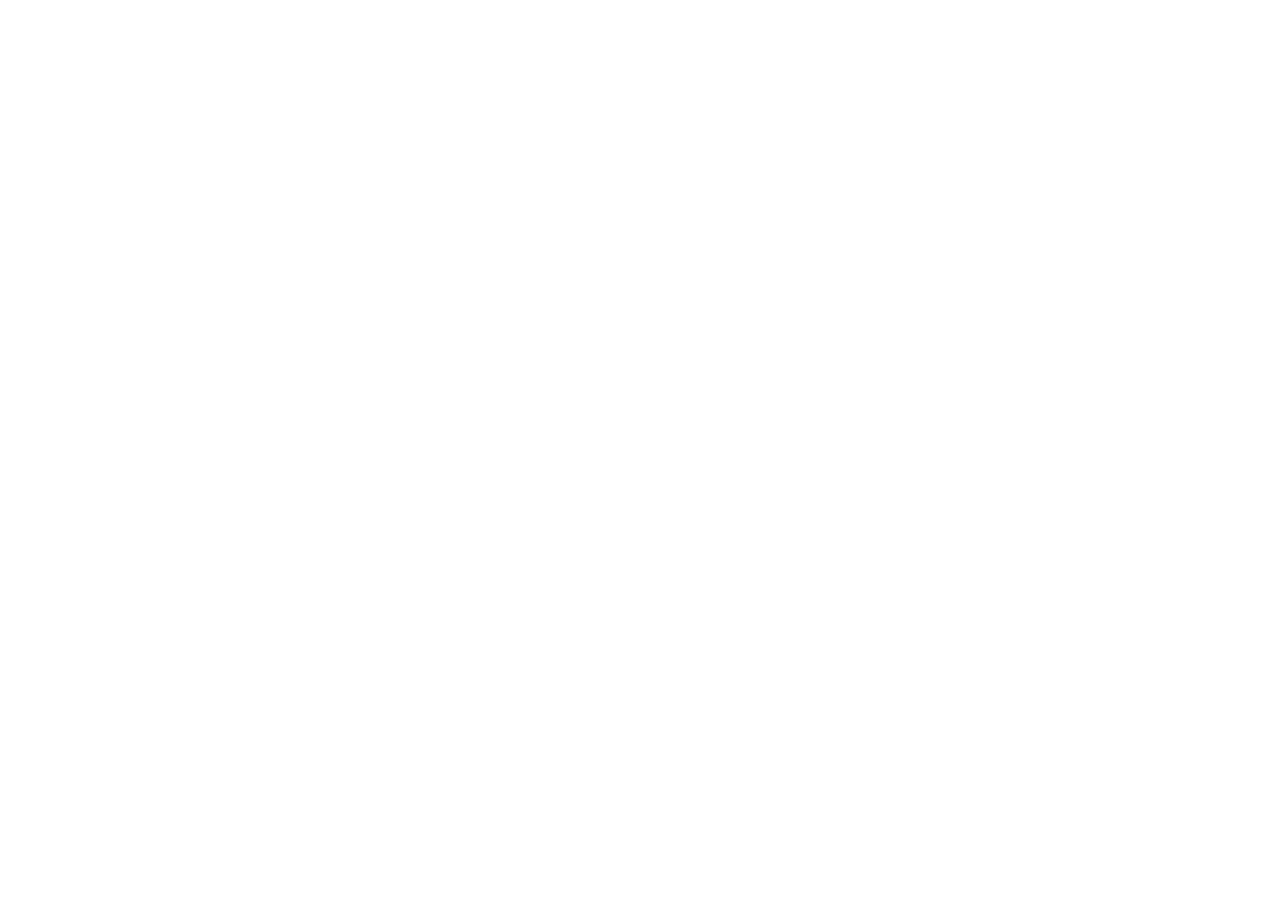
==== index.html @ dd63bc75 "This is my commit" ====
<!DOCTYPE html>
<html lang="en">
<head>
    <meta charset="UTF-8">
    <meta http-equiv="X-UA-Compatible" content="IE=edge">
    <meta name="viewport" content="width=device-width, initial-scale=1.0">
    <title>Document</title>
</head>
<body>
    
</body>
</html>
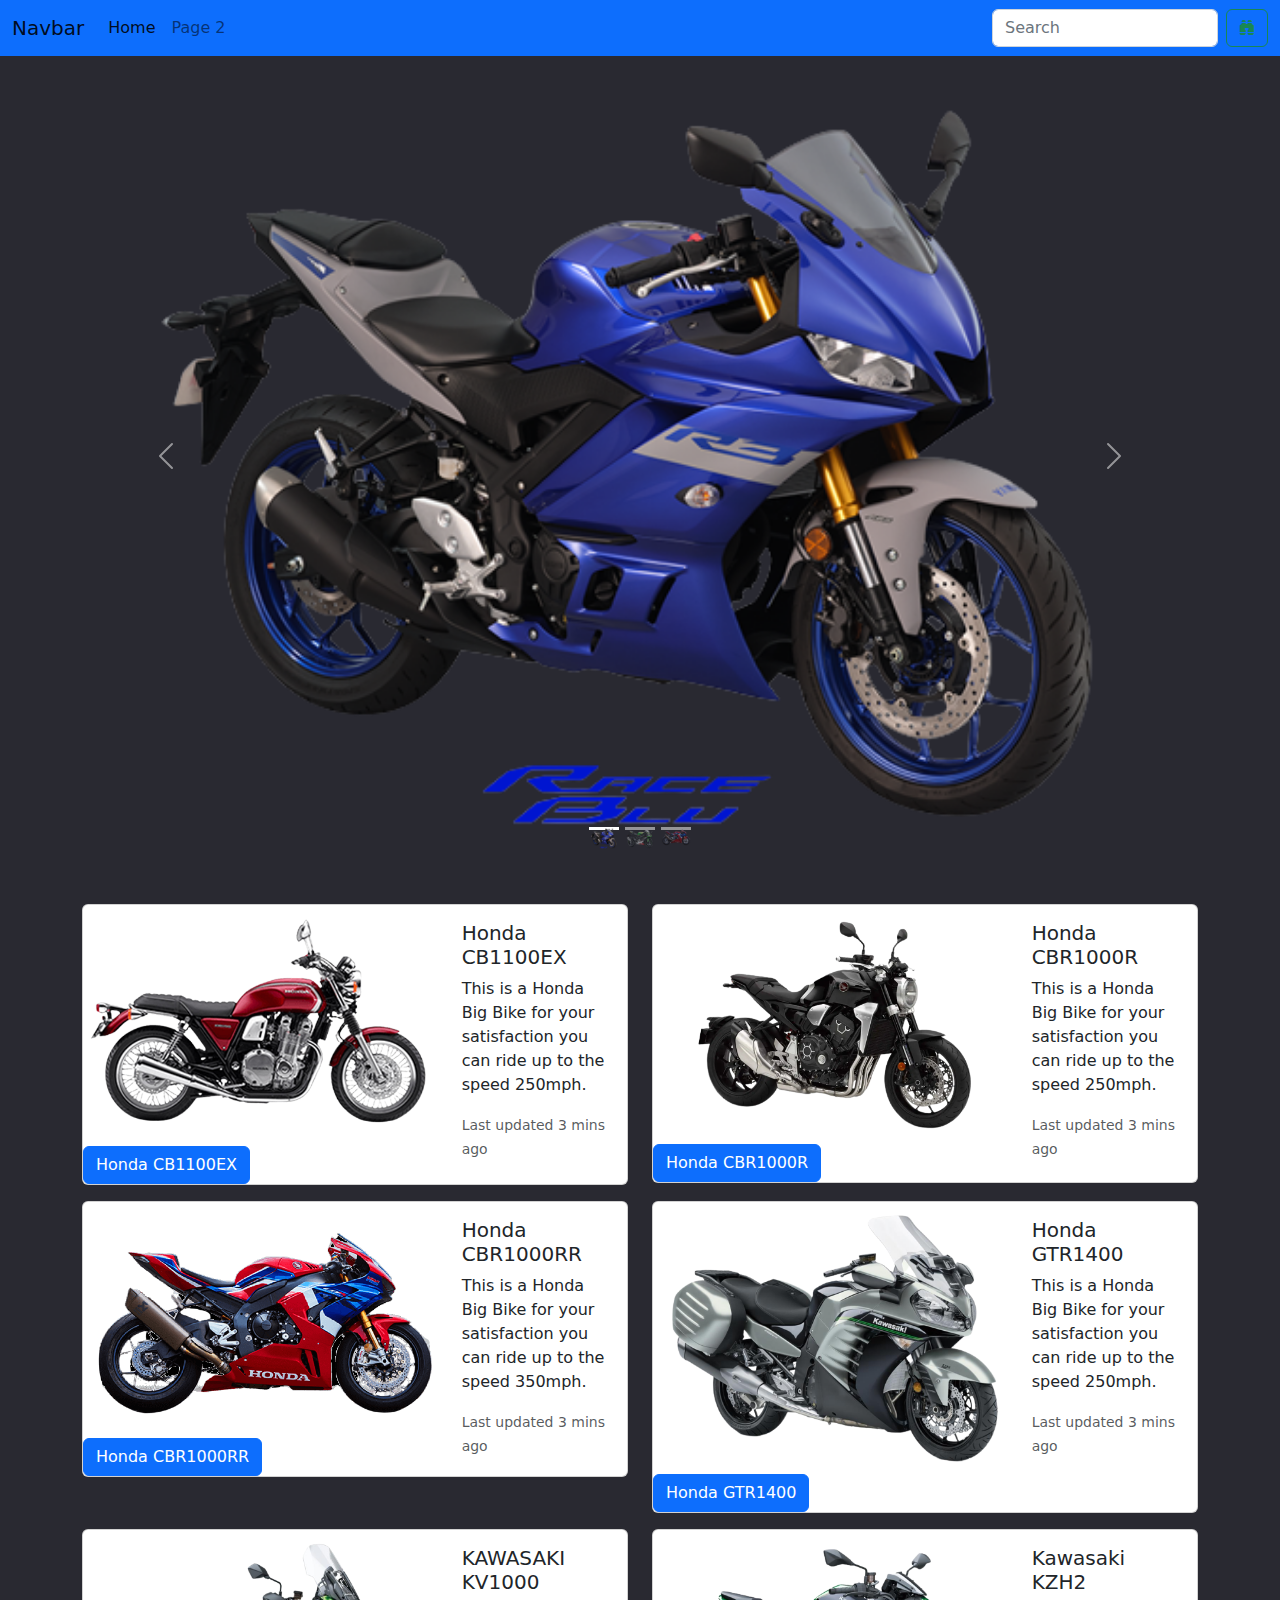
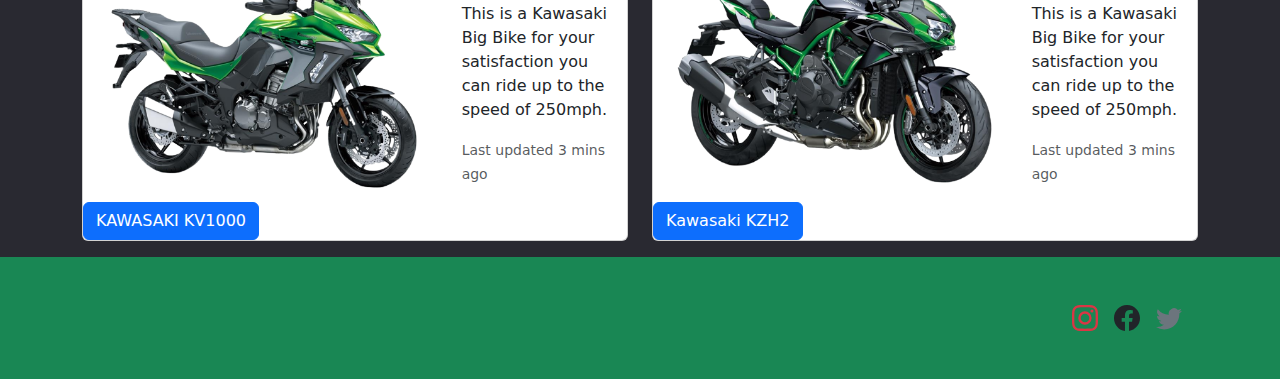
==== commit 5f1e6fb0: "added two file" ====
--- a/index.html
+++ b/index.html
@@ -4,9 +4,390 @@
     <meta charset="UTF-8">
     <meta http-equiv="X-UA-Compatible" content="IE=edge">
     <meta name="viewport" content="width=device-width, initial-scale=1.0">
-    <title>Document</title>
+    <link rel="stylesheet" href="/css/bootstrap.css">
+    <link rel="stylesheet" href="/style.css">
+    <link rel="stylesheet" href="https://cdn.jsdelivr.net/npm/bootstrap-icons@1.9.1/font/bootstrap-icons.css">
+
+    <title>Exercise 11</title>
 </head>
 <body>
+  <nav class="navbar navbar-expand-lg navbar-light bg-primary">
+    <div class="container-fluid">
+      <a class="navbar-brand" href="index.html">Navbar</a>
+      <button class="navbar-toggler" type="button" data-bs-toggle="collapse" data-bs-target="#navbarSupportedContent" aria-controls="navbarSupportedContent" aria-expanded="false" aria-label="Toggle navigation">
+        <span class="navbar-toggler-icon"></span>
+      </button>
+      <div class="collapse navbar-collapse" id="navbarSupportedContent">
+          <ul class="navbar-nav me-auto mb-2 mb-lg-0">
+            <li class="nav-item">
+              <a class="nav-link active" aria-current="page" href="index.html">Home</a>
+            </li>
+            <li class="nav-item">
+              <a class="nav-link" href="index2.html">Page 2</a>
+            </li>
+      </ul>
+     </div>
+        <form class="d-flex">
+          <input class="form-control me-2" type="search" placeholder="Search" aria-label="Search">
+          <button class="btn btn-outline-success" type="submit"><i class="bi bi-binoculars-fill"></i></button>
+        </form>
+      </div>
+    </div>
+  </nav>
+  
+  <!-- <nav class="navbar navbar-expand-lg bg-primary fixed-top">
+        <div class="container d-flex align-items-center">
+          <h4 class="text-dark">My Favorite Big Bikes</h4>
+                <a class="nav-link" href="index.html">Home</a>
+                <a class="nav-link" href="index2.html">Page 2</a>
+
+            <form class="input-group" style="max-width:400px">
+                <input type="text" class="form-control">
+                <button class="btn btn-warning"><i class="bi bi-binoculars-fill"></i><a href="index2.html"></a></button>
+            </form>  
+        </div>
+    </nav> -->
     
+<!-- end nav -->
+<div class="container">
+<div id="carouselIndicators" class="carousel slide" data-bs-ride="true">
+    <div class="carousel-indicators">
+    <button type="button" data-bs-target="#carouselIndicators" data-bs-slide-to="0" class="active" aria-current="true" aria-label="Slide 1"><img src="/img/YZFR3.png" class="d-block w-100" alt=""></button>
+    <button type="button" data-bs-target="#carouselIndicators" data-bs-slide-to="1" class="" aria-label="Slide 2"><img src="/img/KZX6R.png" class="d-block w-100" alt=""></button>
+    <button type="button" data-bs-target="#carouselIndicators" data-bs-slide-to="2" class="" aria-label="Slide 3"><img src="/img/CBR1000RR.png" class="d-block w-100" alt=""></button>
+ </div>
+
+        <div class="carousel-inner">
+                <div class="carousel-item active">
+                    <img src="/img/YZFR3.png" class="d-block w-100" alt="">
+                </div>
+
+                <div class="carousel-item">
+                    <img src="/img/KZX6R.png" class="d-block w-100" alt="">
+                </div>
+            
+                <div class="carousel-item">
+                    <img src="/img/CBR1000RR.png" class="d-block w-100" alt="">
+                </div>
+        </div>
+
+    <button class="carousel-control-prev" type="button" data-bs-target="#carouselIndicators" data-bs-slide="prev">
+      <span class="carousel-control-prev-icon" aria-hidden="true"></span>
+      <span class="visually-hidden">Previous</span>
+    </button>
+    <button class="carousel-control-next" type="button" data-bs-target="#carouselIndicators" data-bs-slide="next">
+      <span class="carousel-control-next-icon" aria-hidden="true"></span>
+      <span class="visually-hidden">Next</span>
+    </button>
+</div>
+</div>
+<br>
+<br>
+   
+<!-- end 2nd container -->
+<div class="container">
+    <div class="row justify-content-evenly">
+            <div class="col-md-6">
+                <div class="card mb-3" style="max-width: 600px;">
+                    <div class="row g-0">
+                      <div class="col-md-8">
+                        <img src="/img/CB1100EX.png" class="img-fluid rounded-start" alt="...">
+                        <button type="button" class="btn btn-primary" 
+                          data-bs-toggle="modal" data-bs-target="#exampleModal1">
+                            Honda CB1100EX
+                        </button>
+                      </div>
+
+                      <div class="col-md-4">
+                        <div class="card-body">
+                          <h5 class="card-title">Honda CB1100EX</h5>
+                          <p class="card-text">This is a Honda Big Bike 
+                            for your satisfaction you can 
+                            ride up to the speed  250mph.</p>
+                          <p class="card-text"><small class="text-muted">
+                            Last updated 3 mins ago</small></p>
+                        </div>
+                      </div>
+                    </div>
+                </div>
+            </div>
+
+            <div class="col-md-6">
+                <div class="card mb-3" style="max-width: 600px;">
+                    <div class="row g-0">
+                    <div class="col-md-8">
+                        <img src="/img/CBR1000R.png" class="img-fluid rounded-start" alt="">
+                        <button type="button" class="btn btn-primary" 
+                          data-bs-toggle="modal" data-bs-target="#exampleModal2">
+                            Honda CBR1000R
+                        </button>
+                    </div>
+                    <div class="col-md-4">
+                        <div class="card-body">
+                        <h5 class="card-title"> Honda CBR1000R</h5>
+                        <p class="card-text">This is a Honda Big Bike 
+                          for your satisfaction you can ride up to 
+                          the speed  250mph.</p>
+                        <p class="card-text"><small class="text-muted">
+                          Last updated 3 mins ago</small></p>
+                        </div>
+                    </div>
+                    </div>
+                </div>
+            </div>
+
+            <div class="col-md-6">
+                <div class="card mb-3" style="max-width: 600px;">
+                  <div class="row g-0">
+                    <div class="col-md-8">
+                        <img src="/img/CBR1000RR.png" class="img-fluid rounded-start" alt="...">
+                        <button type="button" class="btn btn-primary" 
+                          data-bs-toggle="modal" data-bs-target="#exampleModal3">
+                            Honda CBR1000RR
+                        </button>
+                    </div>
+                    <div class="col-md-4">
+                        <div class="card-body">
+                            <h5 class="card-title">Honda CBR1000RR</h5>
+                            <p class="card-text">This is a Honda Big Bike 
+                              for your satisfaction you can ride 
+                              up to the speed  350mph.
+                            </p>
+                            <p class="card-text"><small class="text-muted">
+                              Last updated 3 mins ago</small></p>
+                        </div>
+                    </div>
+                  </div>
+                </div>
+            </div>
+
+            <div class="col-md-6">
+                <div class="card mb-3" style="max-width: 600px;">
+                    <div class="row g-0">
+                    <div class="col-md-8">
+                        <img src="/img/GTR1400.png" class="img-fluid rounded-start" alt="">
+                        <button type="button" class="btn btn-primary" 
+                          data-bs-toggle="modal" data-bs-target="#exampleModal4">
+                            Honda GTR1400
+                        </button>
+                    </div>
+                    <div class="col-md-4">
+                        <div class="card-body">
+                        <h5 class="card-title">Honda GTR1400</h5>
+                        <p class="card-text">This is a Honda Big Bike 
+                          for your satisfaction you can ride 
+                          up to the speed  250mph.
+                        </p>
+                        <p class="card-text"><small class="text-muted">Last updated 3 mins ago</small></p>
+                        </div>
+                    </div>
+                    </div>
+                </div>
+            </div>
+  
+    
+<!-- end 3rd container -->
+
+    
+            <div class="col-md-6">
+            
+                    <div class="card mb-3" style="max-width: 600px;">
+                        <div class="row g-0">
+                        <div class="col-md-8">
+                            <img src="/img/KV1000.png" class="img-fluid rounded-start" alt="...">
+                            <button type="button" class="btn btn-primary" data-bs-toggle="modal" data-bs-target="#exampleModal5">
+                                KAWASAKI KV1000
+                              </button>
+                        </div>
+                        <div class="col-md-4">
+                            <div class="card-body">
+                                  <h5 class="card-title">KAWASAKI KV1000</h5>
+                                  <p class="card-text">This is a Kawasaki Big Bike 
+                                    for your satisfaction you can ride up 
+                                    to the speed of 250mph.
+                                  </p>
+                                  <p class="card-text"><small class="text-muted">
+                                    Last updated 3 mins ago</small>
+                                  </p>
+                            </div>
+                        </div>
+                    </div>
+                </div>
+            </div>
+
+              <div class="col-md-6">
+                    <div class="card mb-3" style="max-width: 600px;">
+                        <div class="row g-0">
+                          <div class="col-md-8">
+                              <img src="/img/KZH2.png" class="img-fluid rounded-start" alt="...">
+                              <button type="button" class="btn btn-primary" data-bs-toggle="modal" data-bs-target="#exampleModal6">
+                                Kawasaki KZH2
+                              </button>
+                          </div>
+                          <div class="col-md-4">
+                              <div class="card-body">
+                              <h5 class="card-title">Kawasaki KZH2</h5>
+                              <p class="card-text">This is a Kawasaki Big Bike for your satisfaction you can ride up to the speed of 250mph.</p>
+                              <p class="card-text"><small class="text-muted">Last updated 3 mins ago</small></p>
+                          </div>
+                        </div>
+                    </div>
+              </div>
+        </div>
+    </div>
+  </div>
+</div>
+<!-- end 4th container             -->
+<!-- Button trigger modal -->
+  
+  <!-- Modal -->
+  <div class="modal fade" id="exampleModal1" tabindex="-1" aria-labelledby="exampleModalLabel" aria-hidden="true">
+    <div class="modal-dialog">
+      <div class="modal-content">
+        <div class="modal-header">
+          <h5 class="modal-title" id="exampleModalLabel">Honda CB1100EX</h5>
+          <button type="button" class="btn-close" data-bs-dismiss="modal" aria-label="Close"></button>
+        </div>
+        <div class="modal-body">
+          Lorem ipsum, dolor sit amet consectetur adipisicing elit.
+           Voluptas magni repudiandae esse at optio eaque animi 
+           laudantium dolore cumque unde omnis veritatis adipisci 
+           quaerat architecto ipsum consequuntur, ipsam aliquam tempora.
+        </div>
+        <div class="modal-footer">
+          <button type="button" class="btn btn-secondary" data-bs-dismiss="modal">Close</button>
+          <!-- <button type="button" class="btn btn-primary">Save changes</button> -->
+        </div>
+      </div>
+    </div>
+  </div>
+
+  <div class="modal fade" id="exampleModal2" tabindex="-1" aria-labelledby="exampleModalLabel" aria-hidden="true">
+    <div class="modal-dialog">
+      <div class="modal-content">
+        <div class="modal-header">
+          <h5 class="modal-title" id="exampleModalLabel">Honda CBR1000R</h5>
+          <button type="button" class="btn-close" data-bs-dismiss="modal" aria-label="Close"></button>
+        </div>
+        <div class="modal-body">
+          Lorem ipsum, dolor sit amet consectetur adipisicing elit.
+           Voluptas magni repudiandae esse at optio eaque animi 
+           laudantium dolore cumque unde omnis veritatis adipisci 
+           quaerat architecto ipsum consequuntur, ipsam aliquam tempora.
+        </div>
+        <div class="modal-footer">
+          <button type="button" class="btn btn-secondary" data-bs-dismiss="modal">Close</button>
+          <!-- <button type="button" class="btn btn-primary">Save changes</button> -->
+        </div>
+      </div>
+    </div>
+  </div>
+
+  <div class="modal fade" id="exampleModal3" tabindex="-1" aria-labelledby="exampleModalLabel" aria-hidden="true">
+    <div class="modal-dialog">
+      <div class="modal-content">
+        <div class="modal-header">
+          <h5 class="modal-title" id="exampleModalLabel">Honda CBR1000RR</h5>
+          <button type="button" class="btn-close" data-bs-dismiss="modal" aria-label="Close"></button>
+        </div>
+        <div class="modal-body">
+          Lorem ipsum, dolor sit amet consectetur adipisicing elit.
+           Voluptas magni repudiandae esse at optio eaque animi 
+           laudantium dolore cumque unde omnis veritatis adipisci 
+           quaerat architecto ipsum consequuntur, ipsam aliquam tempora.
+        </div>
+        <div class="modal-footer">
+          <button type="button" class="btn btn-secondary" data-bs-dismiss="modal">Close</button>
+          <!-- <button type="button" class="btn btn-primary">Save changes</button> -->
+        </div>
+      </div>
+    </div>
+  </div>
+
+  <div class="modal fade" id="exampleModal4" tabindex="-1" aria-labelledby="exampleModalLabel" aria-hidden="true">
+    <div class="modal-dialog">
+      <div class="modal-content">
+        <div class="modal-header">
+          <h5 class="modal-title" id="exampleModalLabel"> Honda GTR1400</h5>
+          <button type="button" class="btn-close" data-bs-dismiss="modal" aria-label="Close"></button>
+        </div>
+        <div class="modal-body">
+          Lorem ipsum, dolor sit amet consectetur adipisicing elit.
+           Voluptas magni repudiandae esse at optio eaque animi 
+           laudantium dolore cumque unde omnis veritatis adipisci 
+           quaerat architecto ipsum consequuntur, ipsam aliquam tempora.
+        </div>
+        <div class="modal-footer">
+          <button type="button" class="btn btn-secondary" data-bs-dismiss="modal">Close</button>
+          <!-- <button type="button" class="btn btn-primary">Save changes</button> -->
+        </div>
+      </div>
+    </div>
+  </div>
+
+  <div class="modal fade" id="exampleModal5" tabindex="-1" aria-labelledby="exampleModalLabel" aria-hidden="true">
+    <div class="modal-dialog">
+      <div class="modal-content">
+        <div class="modal-header">
+          <h5 class="modal-title" id="exampleModalLabel">KAWASAKI KV1000</h5>
+          <button type="button" class="btn-close" data-bs-dismiss="modal" aria-label="Close"></button>
+        </div>
+        <div class="modal-body">
+          Lorem ipsum, dolor sit amet consectetur adipisicing elit.
+           Voluptas magni repudiandae esse at optio eaque animi 
+           laudantium dolore cumque unde omnis veritatis adipisci 
+           quaerat architecto ipsum consequuntur, ipsam aliquam tempora.
+        </div>
+        <div class="modal-footer">
+          <button type="button" class="btn btn-secondary" data-bs-dismiss="modal">Close</button>
+          <!-- <button type="button" class="btn btn-primary">Save changes</button> -->
+        </div>
+      </div>
+    </div>
+  </div>
+
+  <div class="modal fade" id="exampleModal6" tabindex="-1" aria-labelledby="exampleModalLabel" aria-hidden="true">
+    <div class="modal-dialog">
+      <div class="modal-content">
+        <div class="modal-header">
+          <h5 class="modal-title" id="exampleModalLabel">Kawasaki KZH2</h5>
+          <button type="button" class="btn-close" data-bs-dismiss="modal" aria-label="Close"></button>
+        </div>
+        <div class="modal-body">
+          Lorem ipsum, dolor sit amet consectetur adipisicing elit.
+           Voluptas magni repudiandae esse at optio eaque animi 
+           laudantium dolore cumque unde omnis veritatis adipisci 
+           quaerat architecto ipsum consequuntur, ipsam aliquam tempora.
+        </div>
+        <div class="modal-footer">
+          <button type="button" class="btn btn-secondary" data-bs-dismiss="modal">Close</button>
+          <!-- <button type="button" class="btn btn-primary">Save changes</button> -->
+        </div>
+      </div>
+    </div>
+  </div>
+
+
+<footer class="py-5 bg-success">
+    <div class="container d-flex justify-content-end">
+            <div class=" text-danger mx-3">
+                <svg xmlns="http://www.w3.org/2000/svg" width="26" height="26" fill="currentColor" class="bi bi-instagram" viewBox="0 0 16 16">
+                <path d="M8 0C5.829 0 5.556.01 4.703.048 3.85.088 3.269.222 2.76.42a3.917 3.917 0 0 0-1.417.923A3.927 3.927 0 0 0 .42 2.76C.222 3.268.087 3.85.048 4.7.01 5.555 0 5.827 0 8.001c0 2.172.01 2.444.048 3.297.04.852.174 1.433.372 1.942.205.526.478.972.923 1.417.444.445.89.719 1.416.923.51.198 1.09.333 1.942.372C5.555 15.99 5.827 16 8 16s2.444-.01 3.298-.048c.851-.04 1.434-.174 1.943-.372a3.916 3.916 0 0 0 1.416-.923c.445-.445.718-.891.923-1.417.197-.509.332-1.09.372-1.942C15.99 10.445 16 10.173 16 8s-.01-2.445-.048-3.299c-.04-.851-.175-1.433-.372-1.941a3.926 3.926 0 0 0-.923-1.417A3.911 3.911 0 0 0 13.24.42c-.51-.198-1.092-.333-1.943-.372C10.443.01 10.172 0 7.998 0h.003zm-.717 1.442h.718c2.136 0 2.389.007 3.232.046.78.035 1.204.166 1.486.275.373.145.64.319.92.599.28.28.453.546.598.92.11.281.24.705.275 1.485.039.843.047 1.096.047 3.231s-.008 2.389-.047 3.232c-.035.78-.166 1.203-.275 1.485a2.47 2.47 0 0 1-.599.919c-.28.28-.546.453-.92.598-.28.11-.704.24-1.485.276-.843.038-1.096.047-3.232.047s-2.39-.009-3.233-.047c-.78-.036-1.203-.166-1.485-.276a2.478 2.478 0 0 1-.92-.598 2.48 2.48 0 0 1-.6-.92c-.109-.281-.24-.705-.275-1.485-.038-.843-.046-1.096-.046-3.233 0-2.136.008-2.388.046-3.231.036-.78.166-1.204.276-1.486.145-.373.319-.64.599-.92.28-.28.546-.453.92-.598.282-.11.705-.24 1.485-.276.738-.034 1.024-.044 2.515-.045v.002zm4.988 1.328a.96.96 0 1 0 0 1.92.96.96 0 0 0 0-1.92zm-4.27 1.122a4.109 4.109 0 1 0 0 8.217 4.109 4.109 0 0 0 0-8.217zm0 1.441a2.667 2.667 0 1 1 0 5.334 2.667 2.667 0 0 1 0-5.334z"/>
+              </svg></div>
+            <div clas=" bg-primary mx-3">
+                <svg xmlns="http://www.w3.org/2000/svg" width="26" height="26" fill="currentColor" class="bi bi-facebook" viewBox="0 0 16 16">
+                <path d="M16 8.049c0-4.446-3.582-8.05-8-8.05C3.58 0-.002 3.603-.002 8.05c0 4.017 2.926 7.347 6.75 7.951v-5.625h-2.03V8.05H6.75V6.275c0-2.017 1.195-3.131 3.022-3.131.876 0 1.791.157 1.791.157v1.98h-1.009c-.993 0-1.303.621-1.303 1.258v1.51h2.218l-.354 2.326H9.25V16c3.824-.604 6.75-3.934 6.75-7.951z"/>
+              </svg></div>
+            <div class="text-secondary mx-3">
+                <svg xmlns="http://www.w3.org/2000/svg" width="26" height="26" fill="currentColor" class="bi bi-twitter" viewBox="0 0 16 16">
+                    <path d="M5.026 15c6.038 0 9.341-5.003 9.341-9.334 0-.14 0-.282-.006-.422A6.685 6.685 0 0 0 16 3.542a6.658 6.658 0 0 1-1.889.518 3.301 3.301 0 0 0 1.447-1.817 6.533 6.533 0 0 1-2.087.793A3.286 3.286 0 0 0 7.875 6.03a9.325 9.325 0 0 1-6.767-3.429 3.289 3.289 0 0 0 1.018 4.382A3.323 3.323 0 0 1 .64 6.575v.045a3.288 3.288 0 0 0 2.632 3.218 3.203 3.203 0 0 1-.865.115 3.23 3.23 0 0 1-.614-.057 3.283 3.283 0 0 0 3.067 2.277A6.588 6.588 0 0 1 .78 13.58a6.32 6.32 0 0 1-.78-.045A9.344 9.344 0 0 0 5.026 15z"/>
+                  </svg>
+            </div>
+    </div>
+</footer>
+
+
+
+    <script src="/js/bootstrap.bundle.js"></script>
 </body>
 </html>--- a/style.css
+++ b/style.css
@@ -0,0 +1,34 @@
+body{
+    background-color: rgb(41, 41, 49);
+}
+.navbar{
+    background-color: rgb(83, 74, 122);
+}
+body, html {
+    height: 100%;
+}
+
+/* The hero image */
+.hero-image {
+  /* Use "linear-gradient" to add a darken background effect to the image (photographer.jpg). This will make the text easier to read */
+  background-image: linear-gradient(rgba(0, 0, 0, 0.5), rgba(0, 0, 0, 0.5)), url("/img/hero.jpg");
+
+  /* Set a specific height */
+  height: 100%;
+
+  /* Position and center the image to scale nicely on all screens */
+  background-position: center;
+  background-repeat: no-repeat;
+  background-size: cover;
+  position: relative;
+}
+
+/* Place text in the middle of the image */
+.hero-text {
+  text-align: start;
+  position: relative;
+  top: 50%;
+  right: 50%;
+  transform: translate(-50%, -50%);
+  color: white;
+}
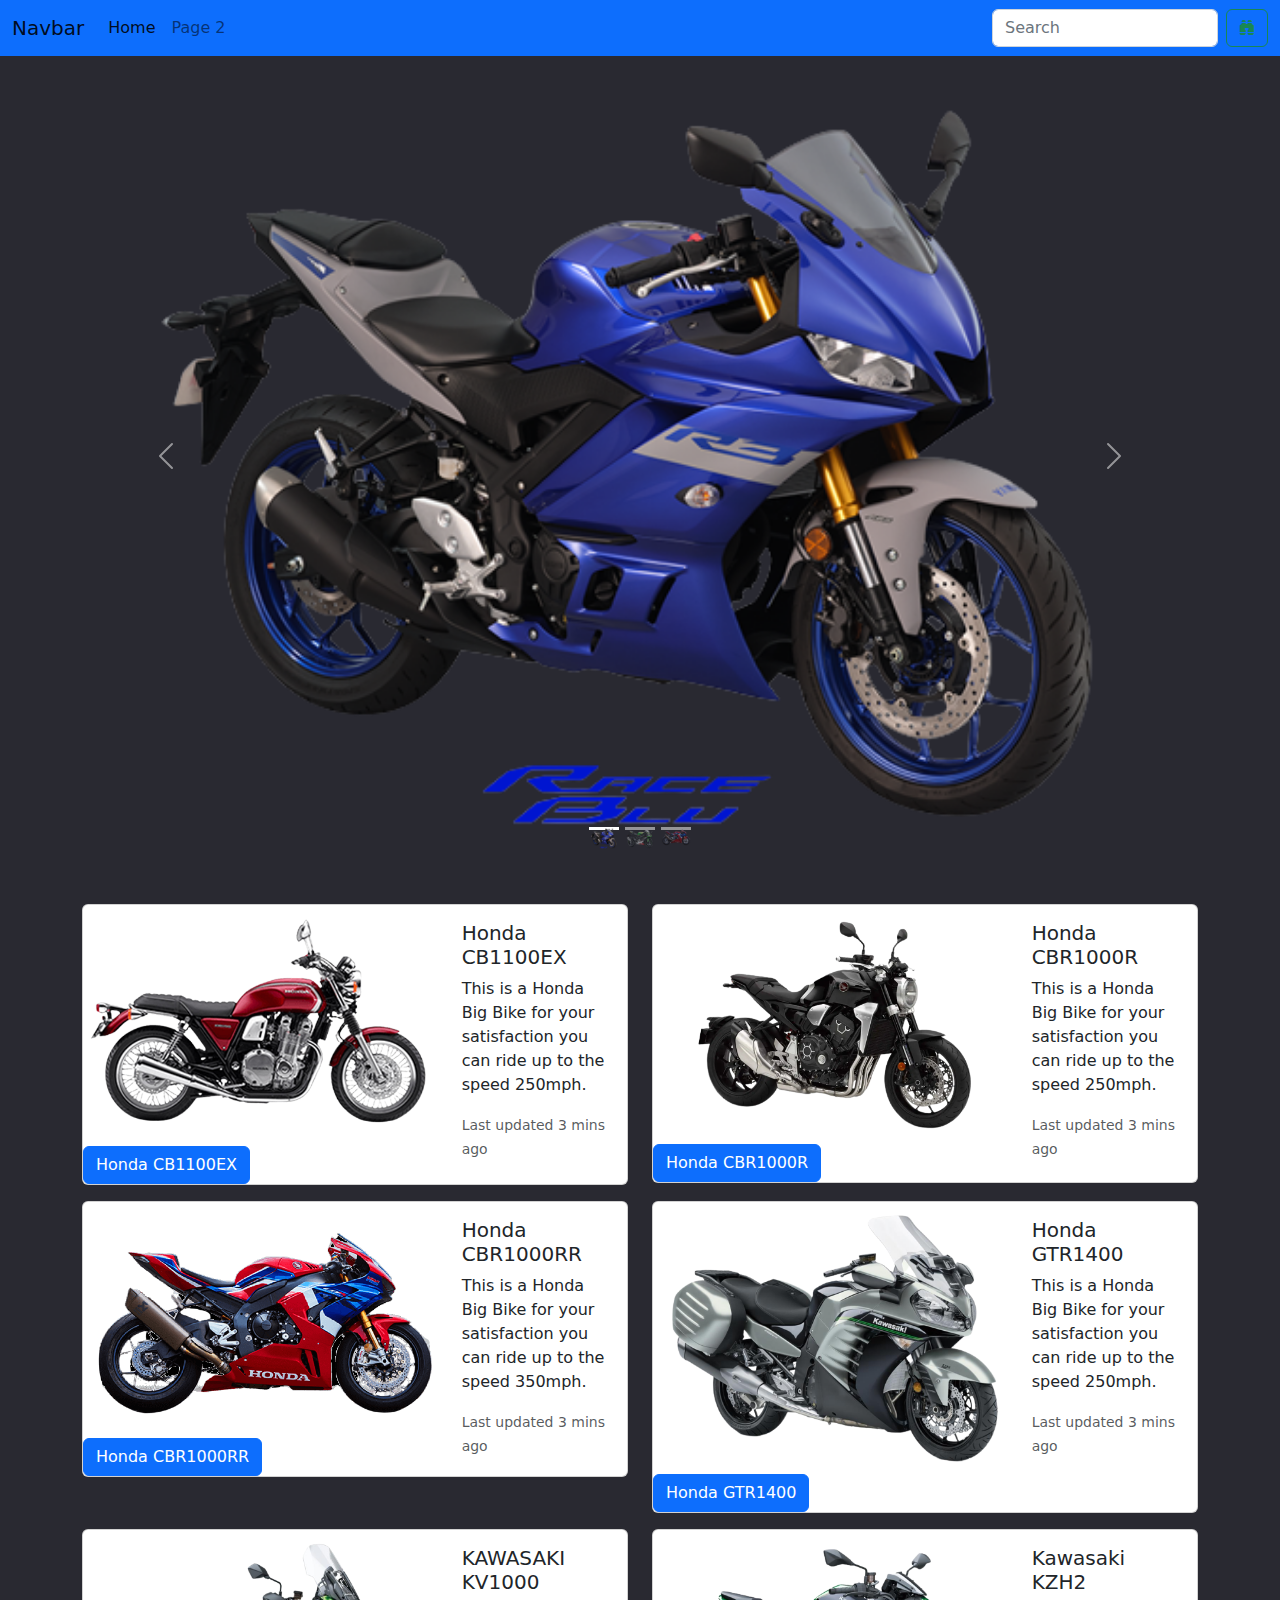
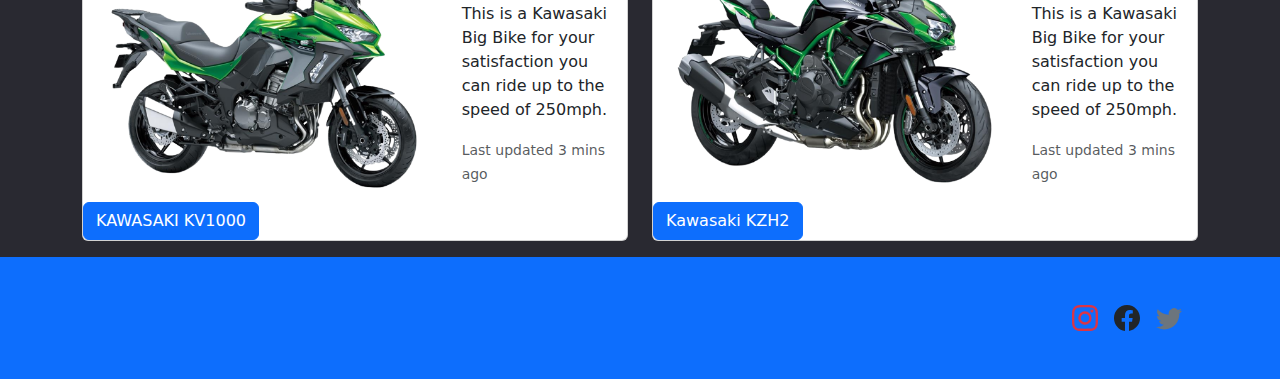
==== commit 62fb4004: "Edited Index" ====
--- a/index.html
+++ b/index.html
@@ -355,20 +355,17 @@
         </div>
         <div class="modal-body">
           Lorem ipsum, dolor sit amet consectetur adipisicing elit.
-           Voluptas magni repudiandae esse at optio eaque animi 
-           laudantium dolore cumque unde omnis veritatis adipisci 
-           quaerat architecto ipsum consequuntur, ipsam aliquam tempora.
-        </div>
-        <div class="modal-footer">
-          <button type="button" class="btn btn-secondary" data-bs-dismiss="modal">Close</button>
-          <!-- <button type="button" class="btn btn-primary">Save changes</button> -->
-        </div>
-      </div>
-    </div>
-  </div>
-
-
-<footer class="py-5 bg-success">
+        </div>
+        <div class="modal-footer">
+          <button type="button" class="btn btn-secondary" data-bs-dismiss="modal">Close</button>
+          <!-- <button type="button" class="btn btn-primary">Save changes</button> -->
+        </div>
+      </div>
+    </div>
+  </div>
+
+
+<footer class="py-5 bg-primary">
     <div class="container d-flex justify-content-end">
             <div class=" text-danger mx-3">
                 <svg xmlns="http://www.w3.org/2000/svg" width="26" height="26" fill="currentColor" class="bi bi-instagram" viewBox="0 0 16 16">
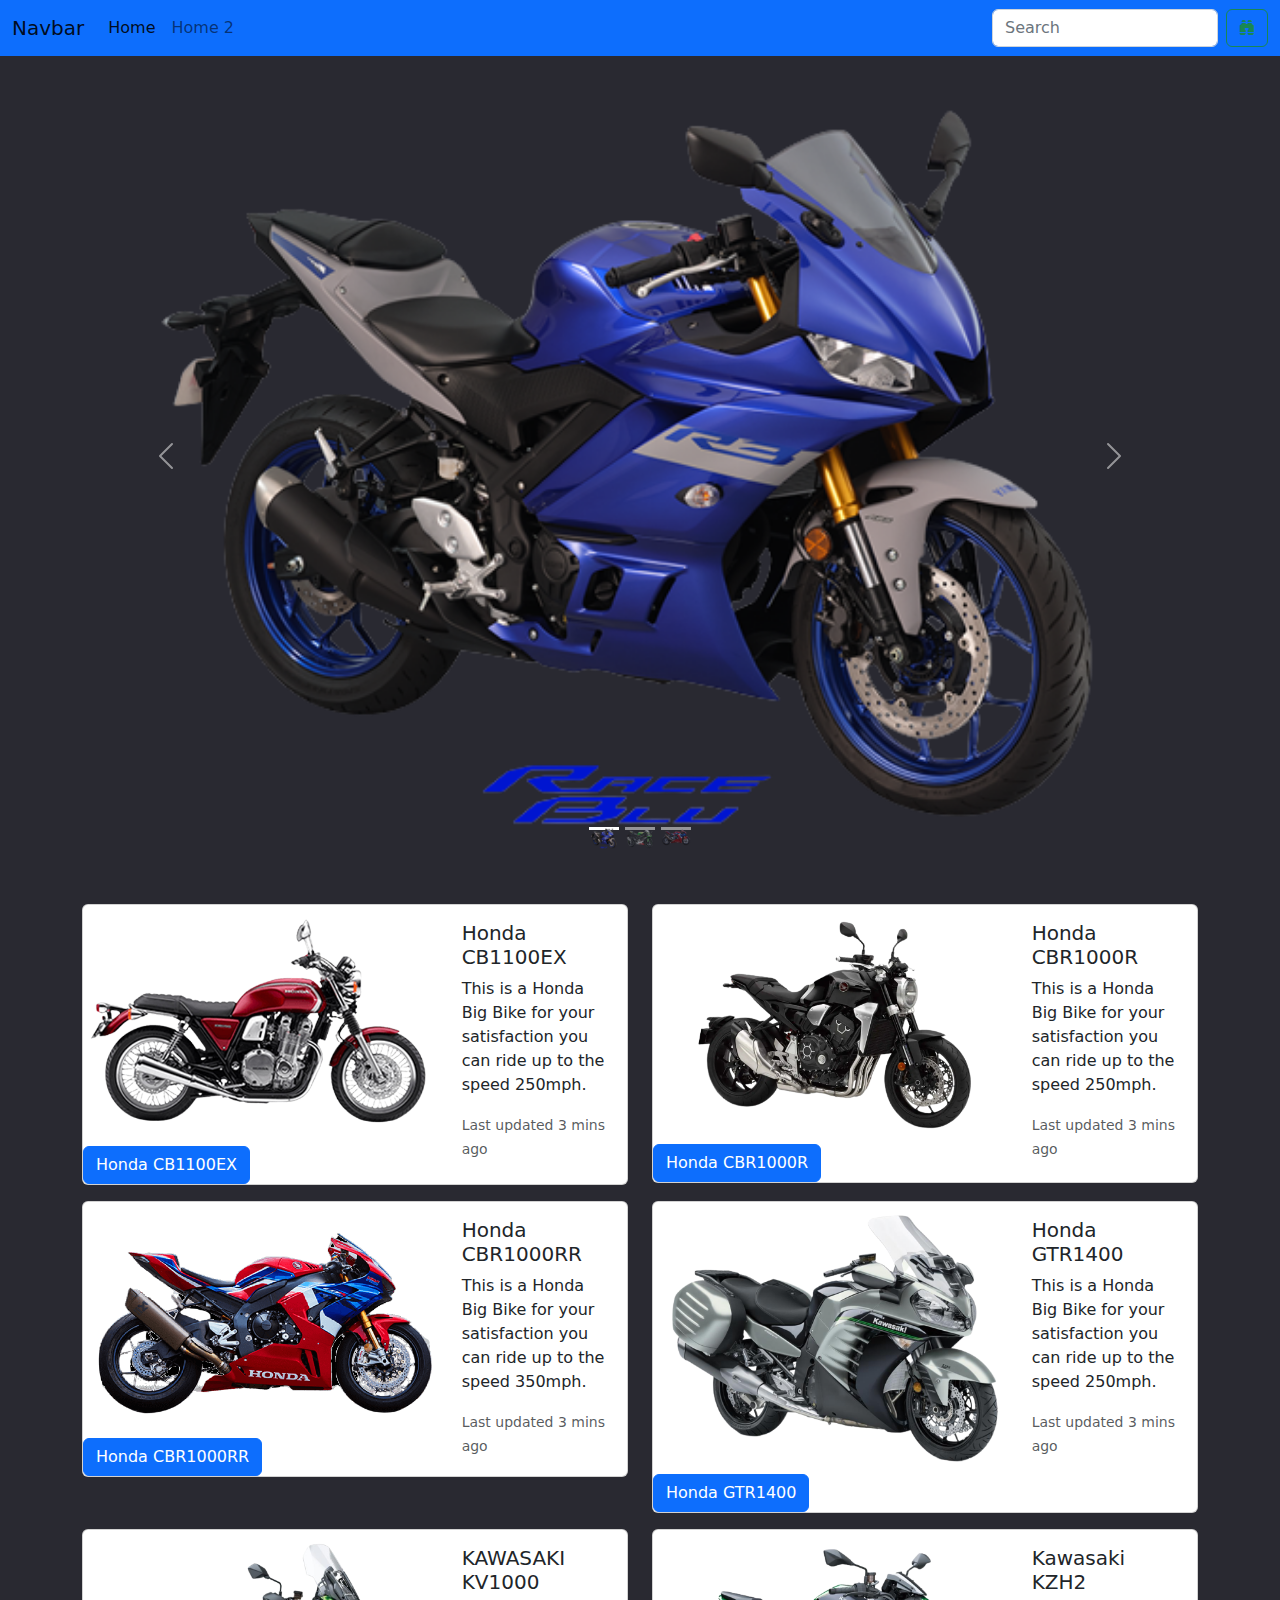
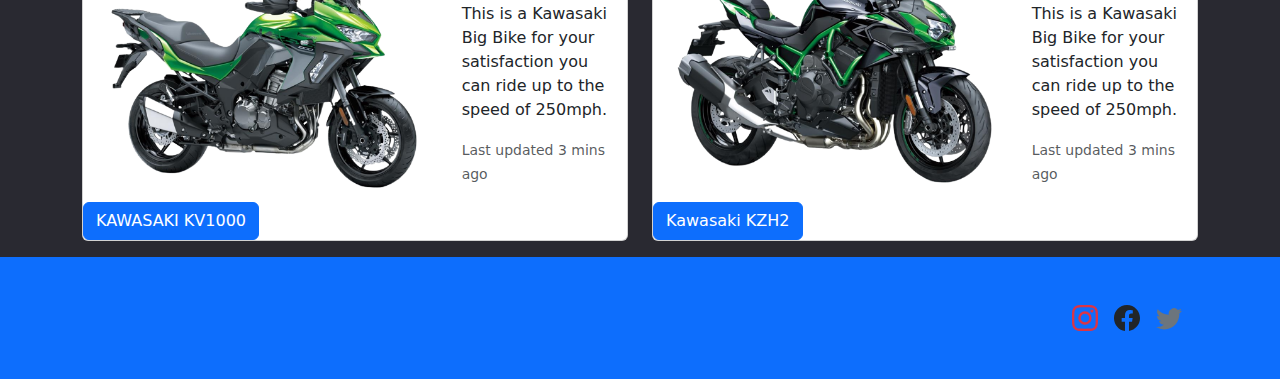
==== commit bf3083d9: "I edited the index file again" ====
--- a/index.html
+++ b/index.html
@@ -23,7 +23,7 @@
               <a class="nav-link active" aria-current="page" href="index.html">Home</a>
             </li>
             <li class="nav-item">
-              <a class="nav-link" href="index2.html">Page 2</a>
+              <a class="nav-link" href="index2.html">Home 2</a>
             </li>
       </ul>
      </div>
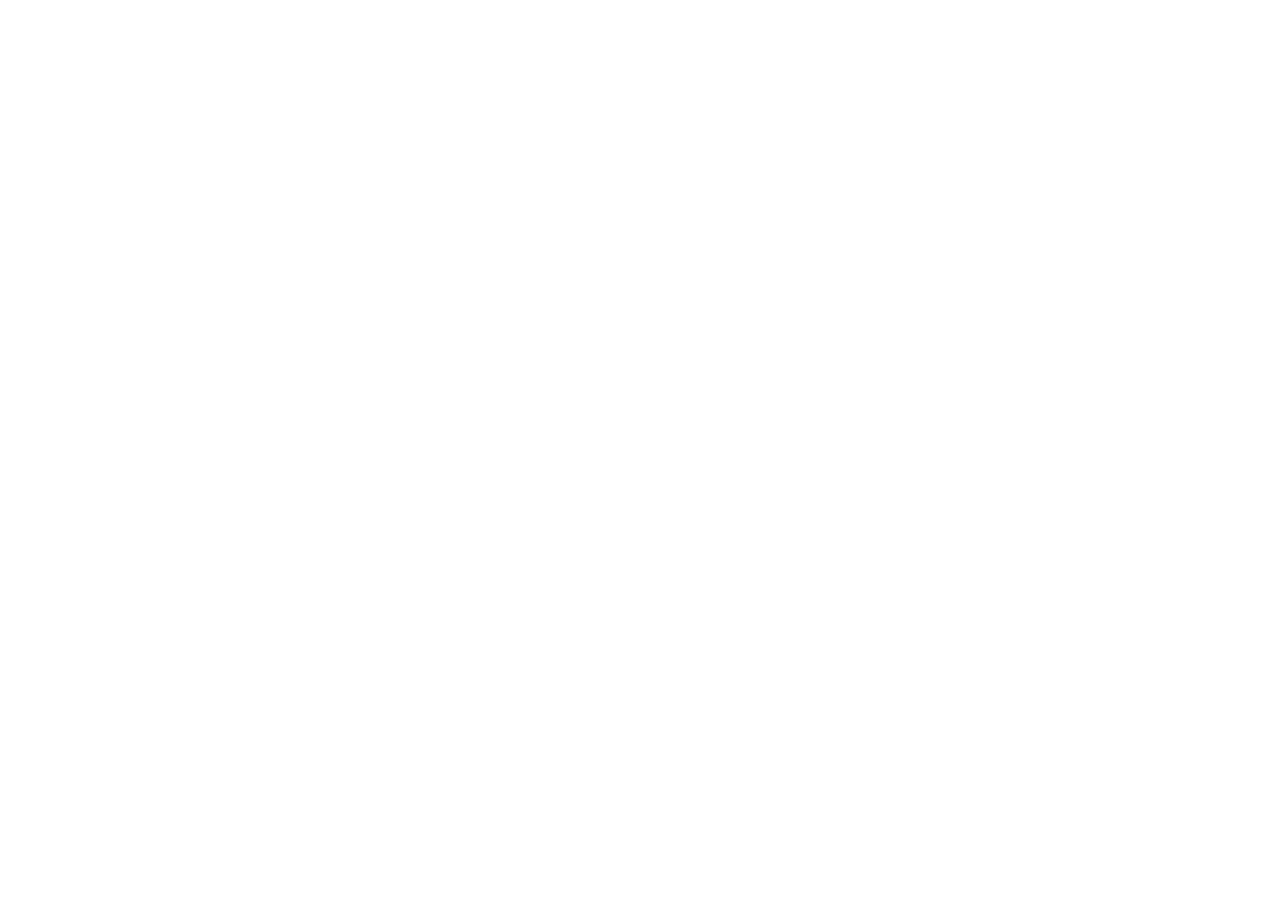
==== commit de0318f3: "second branch" ====
--- a/index.html
+++ b/index.html
@@ -4,387 +4,9 @@
     <meta charset="UTF-8">
     <meta http-equiv="X-UA-Compatible" content="IE=edge">
     <meta name="viewport" content="width=device-width, initial-scale=1.0">
-    <link rel="stylesheet" href="/css/bootstrap.css">
-    <link rel="stylesheet" href="/style.css">
-    <link rel="stylesheet" href="https://cdn.jsdelivr.net/npm/bootstrap-icons@1.9.1/font/bootstrap-icons.css">
-
-    <title>Exercise 11</title>
+    <title>Exercise 12</title>
 </head>
 <body>
-  <nav class="navbar navbar-expand-lg navbar-light bg-primary">
-    <div class="container-fluid">
-      <a class="navbar-brand" href="index.html">Navbar</a>
-      <button class="navbar-toggler" type="button" data-bs-toggle="collapse" data-bs-target="#navbarSupportedContent" aria-controls="navbarSupportedContent" aria-expanded="false" aria-label="Toggle navigation">
-        <span class="navbar-toggler-icon"></span>
-      </button>
-      <div class="collapse navbar-collapse" id="navbarSupportedContent">
-          <ul class="navbar-nav me-auto mb-2 mb-lg-0">
-            <li class="nav-item">
-              <a class="nav-link active" aria-current="page" href="index.html">Home</a>
-            </li>
-            <li class="nav-item">
-              <a class="nav-link" href="index2.html">Home 2</a>
-            </li>
-      </ul>
-     </div>
-        <form class="d-flex">
-          <input class="form-control me-2" type="search" placeholder="Search" aria-label="Search">
-          <button class="btn btn-outline-success" type="submit"><i class="bi bi-binoculars-fill"></i></button>
-        </form>
-      </div>
-    </div>
-  </nav>
-  
-  <!-- <nav class="navbar navbar-expand-lg bg-primary fixed-top">
-        <div class="container d-flex align-items-center">
-          <h4 class="text-dark">My Favorite Big Bikes</h4>
-                <a class="nav-link" href="index.html">Home</a>
-                <a class="nav-link" href="index2.html">Page 2</a>
-
-            <form class="input-group" style="max-width:400px">
-                <input type="text" class="form-control">
-                <button class="btn btn-warning"><i class="bi bi-binoculars-fill"></i><a href="index2.html"></a></button>
-            </form>  
-        </div>
-    </nav> -->
     
-<!-- end nav -->
-<div class="container">
-<div id="carouselIndicators" class="carousel slide" data-bs-ride="true">
-    <div class="carousel-indicators">
-    <button type="button" data-bs-target="#carouselIndicators" data-bs-slide-to="0" class="active" aria-current="true" aria-label="Slide 1"><img src="/img/YZFR3.png" class="d-block w-100" alt=""></button>
-    <button type="button" data-bs-target="#carouselIndicators" data-bs-slide-to="1" class="" aria-label="Slide 2"><img src="/img/KZX6R.png" class="d-block w-100" alt=""></button>
-    <button type="button" data-bs-target="#carouselIndicators" data-bs-slide-to="2" class="" aria-label="Slide 3"><img src="/img/CBR1000RR.png" class="d-block w-100" alt=""></button>
- </div>
-
-        <div class="carousel-inner">
-                <div class="carousel-item active">
-                    <img src="/img/YZFR3.png" class="d-block w-100" alt="">
-                </div>
-
-                <div class="carousel-item">
-                    <img src="/img/KZX6R.png" class="d-block w-100" alt="">
-                </div>
-            
-                <div class="carousel-item">
-                    <img src="/img/CBR1000RR.png" class="d-block w-100" alt="">
-                </div>
-        </div>
-
-    <button class="carousel-control-prev" type="button" data-bs-target="#carouselIndicators" data-bs-slide="prev">
-      <span class="carousel-control-prev-icon" aria-hidden="true"></span>
-      <span class="visually-hidden">Previous</span>
-    </button>
-    <button class="carousel-control-next" type="button" data-bs-target="#carouselIndicators" data-bs-slide="next">
-      <span class="carousel-control-next-icon" aria-hidden="true"></span>
-      <span class="visually-hidden">Next</span>
-    </button>
-</div>
-</div>
-<br>
-<br>
-   
-<!-- end 2nd container -->
-<div class="container">
-    <div class="row justify-content-evenly">
-            <div class="col-md-6">
-                <div class="card mb-3" style="max-width: 600px;">
-                    <div class="row g-0">
-                      <div class="col-md-8">
-                        <img src="/img/CB1100EX.png" class="img-fluid rounded-start" alt="...">
-                        <button type="button" class="btn btn-primary" 
-                          data-bs-toggle="modal" data-bs-target="#exampleModal1">
-                            Honda CB1100EX
-                        </button>
-                      </div>
-
-                      <div class="col-md-4">
-                        <div class="card-body">
-                          <h5 class="card-title">Honda CB1100EX</h5>
-                          <p class="card-text">This is a Honda Big Bike 
-                            for your satisfaction you can 
-                            ride up to the speed  250mph.</p>
-                          <p class="card-text"><small class="text-muted">
-                            Last updated 3 mins ago</small></p>
-                        </div>
-                      </div>
-                    </div>
-                </div>
-            </div>
-
-            <div class="col-md-6">
-                <div class="card mb-3" style="max-width: 600px;">
-                    <div class="row g-0">
-                    <div class="col-md-8">
-                        <img src="/img/CBR1000R.png" class="img-fluid rounded-start" alt="">
-                        <button type="button" class="btn btn-primary" 
-                          data-bs-toggle="modal" data-bs-target="#exampleModal2">
-                            Honda CBR1000R
-                        </button>
-                    </div>
-                    <div class="col-md-4">
-                        <div class="card-body">
-                        <h5 class="card-title"> Honda CBR1000R</h5>
-                        <p class="card-text">This is a Honda Big Bike 
-                          for your satisfaction you can ride up to 
-                          the speed  250mph.</p>
-                        <p class="card-text"><small class="text-muted">
-                          Last updated 3 mins ago</small></p>
-                        </div>
-                    </div>
-                    </div>
-                </div>
-            </div>
-
-            <div class="col-md-6">
-                <div class="card mb-3" style="max-width: 600px;">
-                  <div class="row g-0">
-                    <div class="col-md-8">
-                        <img src="/img/CBR1000RR.png" class="img-fluid rounded-start" alt="...">
-                        <button type="button" class="btn btn-primary" 
-                          data-bs-toggle="modal" data-bs-target="#exampleModal3">
-                            Honda CBR1000RR
-                        </button>
-                    </div>
-                    <div class="col-md-4">
-                        <div class="card-body">
-                            <h5 class="card-title">Honda CBR1000RR</h5>
-                            <p class="card-text">This is a Honda Big Bike 
-                              for your satisfaction you can ride 
-                              up to the speed  350mph.
-                            </p>
-                            <p class="card-text"><small class="text-muted">
-                              Last updated 3 mins ago</small></p>
-                        </div>
-                    </div>
-                  </div>
-                </div>
-            </div>
-
-            <div class="col-md-6">
-                <div class="card mb-3" style="max-width: 600px;">
-                    <div class="row g-0">
-                    <div class="col-md-8">
-                        <img src="/img/GTR1400.png" class="img-fluid rounded-start" alt="">
-                        <button type="button" class="btn btn-primary" 
-                          data-bs-toggle="modal" data-bs-target="#exampleModal4">
-                            Honda GTR1400
-                        </button>
-                    </div>
-                    <div class="col-md-4">
-                        <div class="card-body">
-                        <h5 class="card-title">Honda GTR1400</h5>
-                        <p class="card-text">This is a Honda Big Bike 
-                          for your satisfaction you can ride 
-                          up to the speed  250mph.
-                        </p>
-                        <p class="card-text"><small class="text-muted">Last updated 3 mins ago</small></p>
-                        </div>
-                    </div>
-                    </div>
-                </div>
-            </div>
-  
-    
-<!-- end 3rd container -->
-
-    
-            <div class="col-md-6">
-            
-                    <div class="card mb-3" style="max-width: 600px;">
-                        <div class="row g-0">
-                        <div class="col-md-8">
-                            <img src="/img/KV1000.png" class="img-fluid rounded-start" alt="...">
-                            <button type="button" class="btn btn-primary" data-bs-toggle="modal" data-bs-target="#exampleModal5">
-                                KAWASAKI KV1000
-                              </button>
-                        </div>
-                        <div class="col-md-4">
-                            <div class="card-body">
-                                  <h5 class="card-title">KAWASAKI KV1000</h5>
-                                  <p class="card-text">This is a Kawasaki Big Bike 
-                                    for your satisfaction you can ride up 
-                                    to the speed of 250mph.
-                                  </p>
-                                  <p class="card-text"><small class="text-muted">
-                                    Last updated 3 mins ago</small>
-                                  </p>
-                            </div>
-                        </div>
-                    </div>
-                </div>
-            </div>
-
-              <div class="col-md-6">
-                    <div class="card mb-3" style="max-width: 600px;">
-                        <div class="row g-0">
-                          <div class="col-md-8">
-                              <img src="/img/KZH2.png" class="img-fluid rounded-start" alt="...">
-                              <button type="button" class="btn btn-primary" data-bs-toggle="modal" data-bs-target="#exampleModal6">
-                                Kawasaki KZH2
-                              </button>
-                          </div>
-                          <div class="col-md-4">
-                              <div class="card-body">
-                              <h5 class="card-title">Kawasaki KZH2</h5>
-                              <p class="card-text">This is a Kawasaki Big Bike for your satisfaction you can ride up to the speed of 250mph.</p>
-                              <p class="card-text"><small class="text-muted">Last updated 3 mins ago</small></p>
-                          </div>
-                        </div>
-                    </div>
-              </div>
-        </div>
-    </div>
-  </div>
-</div>
-<!-- end 4th container             -->
-<!-- Button trigger modal -->
-  
-  <!-- Modal -->
-  <div class="modal fade" id="exampleModal1" tabindex="-1" aria-labelledby="exampleModalLabel" aria-hidden="true">
-    <div class="modal-dialog">
-      <div class="modal-content">
-        <div class="modal-header">
-          <h5 class="modal-title" id="exampleModalLabel">Honda CB1100EX</h5>
-          <button type="button" class="btn-close" data-bs-dismiss="modal" aria-label="Close"></button>
-        </div>
-        <div class="modal-body">
-          Lorem ipsum, dolor sit amet consectetur adipisicing elit.
-           Voluptas magni repudiandae esse at optio eaque animi 
-           laudantium dolore cumque unde omnis veritatis adipisci 
-           quaerat architecto ipsum consequuntur, ipsam aliquam tempora.
-        </div>
-        <div class="modal-footer">
-          <button type="button" class="btn btn-secondary" data-bs-dismiss="modal">Close</button>
-          <!-- <button type="button" class="btn btn-primary">Save changes</button> -->
-        </div>
-      </div>
-    </div>
-  </div>
-
-  <div class="modal fade" id="exampleModal2" tabindex="-1" aria-labelledby="exampleModalLabel" aria-hidden="true">
-    <div class="modal-dialog">
-      <div class="modal-content">
-        <div class="modal-header">
-          <h5 class="modal-title" id="exampleModalLabel">Honda CBR1000R</h5>
-          <button type="button" class="btn-close" data-bs-dismiss="modal" aria-label="Close"></button>
-        </div>
-        <div class="modal-body">
-          Lorem ipsum, dolor sit amet consectetur adipisicing elit.
-           Voluptas magni repudiandae esse at optio eaque animi 
-           laudantium dolore cumque unde omnis veritatis adipisci 
-           quaerat architecto ipsum consequuntur, ipsam aliquam tempora.
-        </div>
-        <div class="modal-footer">
-          <button type="button" class="btn btn-secondary" data-bs-dismiss="modal">Close</button>
-          <!-- <button type="button" class="btn btn-primary">Save changes</button> -->
-        </div>
-      </div>
-    </div>
-  </div>
-
-  <div class="modal fade" id="exampleModal3" tabindex="-1" aria-labelledby="exampleModalLabel" aria-hidden="true">
-    <div class="modal-dialog">
-      <div class="modal-content">
-        <div class="modal-header">
-          <h5 class="modal-title" id="exampleModalLabel">Honda CBR1000RR</h5>
-          <button type="button" class="btn-close" data-bs-dismiss="modal" aria-label="Close"></button>
-        </div>
-        <div class="modal-body">
-          Lorem ipsum, dolor sit amet consectetur adipisicing elit.
-           Voluptas magni repudiandae esse at optio eaque animi 
-           laudantium dolore cumque unde omnis veritatis adipisci 
-           quaerat architecto ipsum consequuntur, ipsam aliquam tempora.
-        </div>
-        <div class="modal-footer">
-          <button type="button" class="btn btn-secondary" data-bs-dismiss="modal">Close</button>
-          <!-- <button type="button" class="btn btn-primary">Save changes</button> -->
-        </div>
-      </div>
-    </div>
-  </div>
-
-  <div class="modal fade" id="exampleModal4" tabindex="-1" aria-labelledby="exampleModalLabel" aria-hidden="true">
-    <div class="modal-dialog">
-      <div class="modal-content">
-        <div class="modal-header">
-          <h5 class="modal-title" id="exampleModalLabel"> Honda GTR1400</h5>
-          <button type="button" class="btn-close" data-bs-dismiss="modal" aria-label="Close"></button>
-        </div>
-        <div class="modal-body">
-          Lorem ipsum, dolor sit amet consectetur adipisicing elit.
-           Voluptas magni repudiandae esse at optio eaque animi 
-           laudantium dolore cumque unde omnis veritatis adipisci 
-           quaerat architecto ipsum consequuntur, ipsam aliquam tempora.
-        </div>
-        <div class="modal-footer">
-          <button type="button" class="btn btn-secondary" data-bs-dismiss="modal">Close</button>
-          <!-- <button type="button" class="btn btn-primary">Save changes</button> -->
-        </div>
-      </div>
-    </div>
-  </div>
-
-  <div class="modal fade" id="exampleModal5" tabindex="-1" aria-labelledby="exampleModalLabel" aria-hidden="true">
-    <div class="modal-dialog">
-      <div class="modal-content">
-        <div class="modal-header">
-          <h5 class="modal-title" id="exampleModalLabel">KAWASAKI KV1000</h5>
-          <button type="button" class="btn-close" data-bs-dismiss="modal" aria-label="Close"></button>
-        </div>
-        <div class="modal-body">
-          Lorem ipsum, dolor sit amet consectetur adipisicing elit.
-           Voluptas magni repudiandae esse at optio eaque animi 
-           laudantium dolore cumque unde omnis veritatis adipisci 
-           quaerat architecto ipsum consequuntur, ipsam aliquam tempora.
-        </div>
-        <div class="modal-footer">
-          <button type="button" class="btn btn-secondary" data-bs-dismiss="modal">Close</button>
-          <!-- <button type="button" class="btn btn-primary">Save changes</button> -->
-        </div>
-      </div>
-    </div>
-  </div>
-
-  <div class="modal fade" id="exampleModal6" tabindex="-1" aria-labelledby="exampleModalLabel" aria-hidden="true">
-    <div class="modal-dialog">
-      <div class="modal-content">
-        <div class="modal-header">
-          <h5 class="modal-title" id="exampleModalLabel">Kawasaki KZH2</h5>
-          <button type="button" class="btn-close" data-bs-dismiss="modal" aria-label="Close"></button>
-        </div>
-        <div class="modal-body">
-          Lorem ipsum, dolor sit amet consectetur adipisicing elit.
-        </div>
-        <div class="modal-footer">
-          <button type="button" class="btn btn-secondary" data-bs-dismiss="modal">Close</button>
-          <!-- <button type="button" class="btn btn-primary">Save changes</button> -->
-        </div>
-      </div>
-    </div>
-  </div>
-
-
-<footer class="py-5 bg-primary">
-    <div class="container d-flex justify-content-end">
-            <div class=" text-danger mx-3">
-                <svg xmlns="http://www.w3.org/2000/svg" width="26" height="26" fill="currentColor" class="bi bi-instagram" viewBox="0 0 16 16">
-                <path d="M8 0C5.829 0 5.556.01 4.703.048 3.85.088 3.269.222 2.76.42a3.917 3.917 0 0 0-1.417.923A3.927 3.927 0 0 0 .42 2.76C.222 3.268.087 3.85.048 4.7.01 5.555 0 5.827 0 8.001c0 2.172.01 2.444.048 3.297.04.852.174 1.433.372 1.942.205.526.478.972.923 1.417.444.445.89.719 1.416.923.51.198 1.09.333 1.942.372C5.555 15.99 5.827 16 8 16s2.444-.01 3.298-.048c.851-.04 1.434-.174 1.943-.372a3.916 3.916 0 0 0 1.416-.923c.445-.445.718-.891.923-1.417.197-.509.332-1.09.372-1.942C15.99 10.445 16 10.173 16 8s-.01-2.445-.048-3.299c-.04-.851-.175-1.433-.372-1.941a3.926 3.926 0 0 0-.923-1.417A3.911 3.911 0 0 0 13.24.42c-.51-.198-1.092-.333-1.943-.372C10.443.01 10.172 0 7.998 0h.003zm-.717 1.442h.718c2.136 0 2.389.007 3.232.046.78.035 1.204.166 1.486.275.373.145.64.319.92.599.28.28.453.546.598.92.11.281.24.705.275 1.485.039.843.047 1.096.047 3.231s-.008 2.389-.047 3.232c-.035.78-.166 1.203-.275 1.485a2.47 2.47 0 0 1-.599.919c-.28.28-.546.453-.92.598-.28.11-.704.24-1.485.276-.843.038-1.096.047-3.232.047s-2.39-.009-3.233-.047c-.78-.036-1.203-.166-1.485-.276a2.478 2.478 0 0 1-.92-.598 2.48 2.48 0 0 1-.6-.92c-.109-.281-.24-.705-.275-1.485-.038-.843-.046-1.096-.046-3.233 0-2.136.008-2.388.046-3.231.036-.78.166-1.204.276-1.486.145-.373.319-.64.599-.92.28-.28.546-.453.92-.598.282-.11.705-.24 1.485-.276.738-.034 1.024-.044 2.515-.045v.002zm4.988 1.328a.96.96 0 1 0 0 1.92.96.96 0 0 0 0-1.92zm-4.27 1.122a4.109 4.109 0 1 0 0 8.217 4.109 4.109 0 0 0 0-8.217zm0 1.441a2.667 2.667 0 1 1 0 5.334 2.667 2.667 0 0 1 0-5.334z"/>
-              </svg></div>
-            <div clas=" bg-primary mx-3">
-                <svg xmlns="http://www.w3.org/2000/svg" width="26" height="26" fill="currentColor" class="bi bi-facebook" viewBox="0 0 16 16">
-                <path d="M16 8.049c0-4.446-3.582-8.05-8-8.05C3.58 0-.002 3.603-.002 8.05c0 4.017 2.926 7.347 6.75 7.951v-5.625h-2.03V8.05H6.75V6.275c0-2.017 1.195-3.131 3.022-3.131.876 0 1.791.157 1.791.157v1.98h-1.009c-.993 0-1.303.621-1.303 1.258v1.51h2.218l-.354 2.326H9.25V16c3.824-.604 6.75-3.934 6.75-7.951z"/>
-              </svg></div>
-            <div class="text-secondary mx-3">
-                <svg xmlns="http://www.w3.org/2000/svg" width="26" height="26" fill="currentColor" class="bi bi-twitter" viewBox="0 0 16 16">
-                    <path d="M5.026 15c6.038 0 9.341-5.003 9.341-9.334 0-.14 0-.282-.006-.422A6.685 6.685 0 0 0 16 3.542a6.658 6.658 0 0 1-1.889.518 3.301 3.301 0 0 0 1.447-1.817 6.533 6.533 0 0 1-2.087.793A3.286 3.286 0 0 0 7.875 6.03a9.325 9.325 0 0 1-6.767-3.429 3.289 3.289 0 0 0 1.018 4.382A3.323 3.323 0 0 1 .64 6.575v.045a3.288 3.288 0 0 0 2.632 3.218 3.203 3.203 0 0 1-.865.115 3.23 3.23 0 0 1-.614-.057 3.283 3.283 0 0 0 3.067 2.277A6.588 6.588 0 0 1 .78 13.58a6.32 6.32 0 0 1-.78-.045A9.344 9.344 0 0 0 5.026 15z"/>
-                  </svg>
-            </div>
-    </div>
-</footer>
-
-
-
-    <script src="/js/bootstrap.bundle.js"></script>
 </body>
 </html>